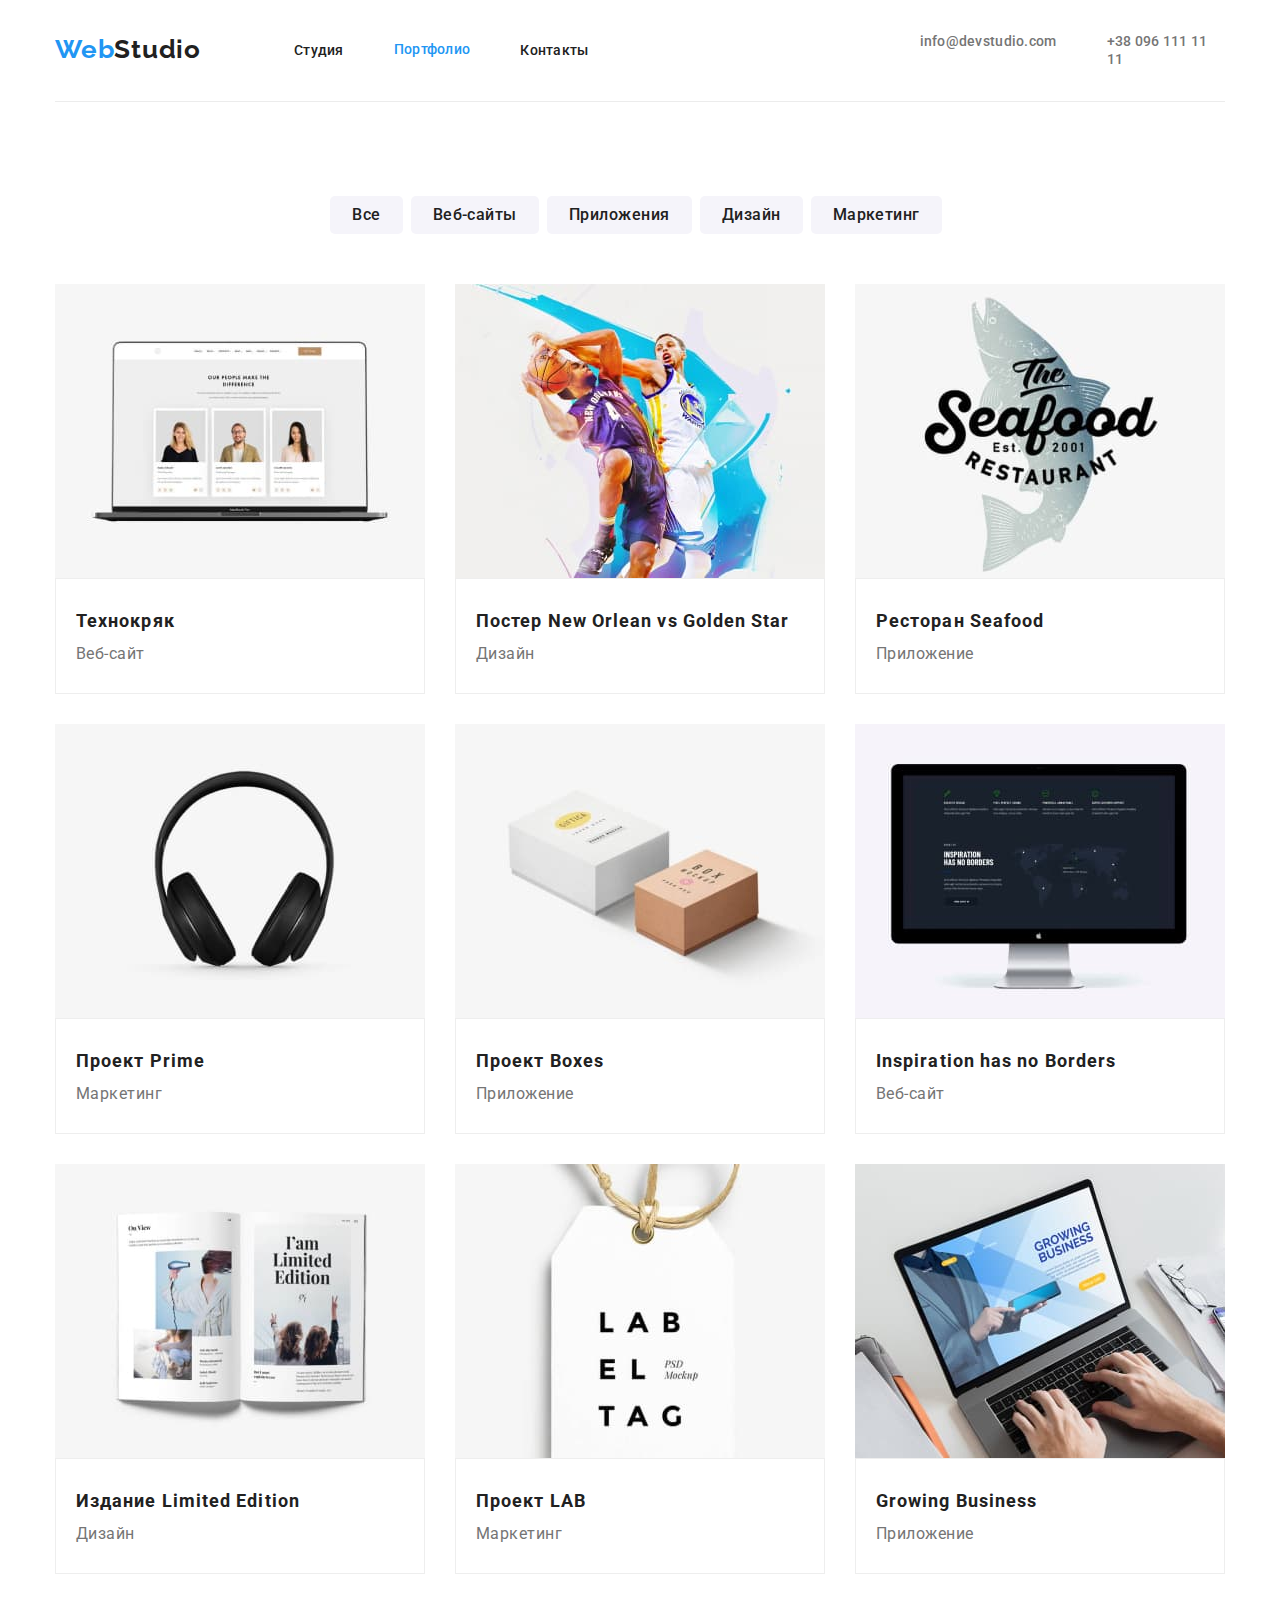
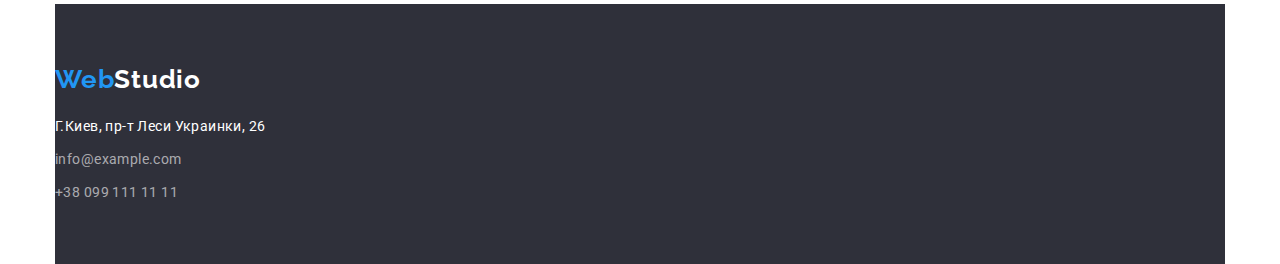
==== portfolio.html @ ea8a1ce3 "hw3 done" ====
<!DOCTYPE html>
<html lang="en">
  <head>
    <meta charset="UTF-8" />
    <meta http-equiv="X-UA-Compatible" content="IE=edge" />
    <meta name="viewport" content="width=device-width, initial-scale=1.0" />
    <title>portfolio</title>
    <link
      rel="stylesheet"
      href="https://cdnjs.cloudflare.com/ajax/libs/modern-normalize/1.0.0/modern-normalize.min.css"
    />
    <link rel="preconnect" href="https://fonts.googleapis.com" />
    <link rel="preconnect" href="https://fonts.gstatic.com" crossorigin />
    <link
      href="https://fonts.googleapis.com/css2?family=Raleway:wght@700&family=Roboto:wght@400;500;700;900&display=swap"
      rel="stylesheet"
    />
    <link rel="stylesheet" href="css/styles.css" />
  </head>
  <body>
    <div class="container">
      <header class="header">
        <div class="header-logo">
          <a class="logo" href=""
            ><span class="logo-web">Web</span
            ><span class="logo-studio">Studio</span></a
          >
        </div>
        <div class="container-navigation">
          <nav class="navigation-header">
            <ul>
              <li class="studio"><a href="index.html">Студия</a></li>
              <li class="portfolio active-link">
                <a href="portfolio.html">Портфолио</a>
              </li>
              <li class="contacts"><a href="#Contacts">Контакты</a></li>
            </ul>
          </nav>
        </div>
        <div class="container-contacts-header">
          <ul class="contacts-header">
            <li>
              <a href="mailto:info@devstudio.com">info@devstudio.com</a>
            </li>
            <li>
              <a href="tel:+380961111111">+38 096 111 11 11</a>
            </li>
          </ul>
        </div>
      </header>
      <main>
        <section class="section" id="buttons">
          <div class="buttons-portfolio-wrapper">
            <h1></h1>
            <ul class="buttons">
              <li>
                <button class="first-button" type="button">Все</button>
              </li>
              <li>
                <button class="second-button" type="button">Веб-сайты</button>
              </li>
              <li>
                <button class="third-button" type="button">Приложения</button>
              </li>
              <li>
                <button class="fourth-button" type="button">Дизайн</button>
              </li>
              <li>
                <button class="fifth-button" type="button">Маркетинг</button>
              </li>
            </ul>
          </div>
          <div class="projects-wrapper">
            <ul>
              <li>
                <div class="portfolio portfolio1">
                  <img src="images/img-7.jpg" alt="Технокряк" width="370" />
                  <div class="portfolio-content">
                    <h2 class="project-name">Технокряк</h2>
                    <p class="project-type">Веб-сайт</p>
                  </div>
                </div>
              </li>
              <li>
                <div class="portfolio portfolio2">
                  <img
                    src="images/img-8.jpg"
                    alt="Постер New Orlean vs Golden Star"
                    width="370"
                  />
                  <div class="portfolio-content">
                    <h2 class="project-name">
                      Постер New Orlean vs Golden Star
                    </h2>
                    <p class="project-type">Дизайн</p>
                  </div>
                </div>
              </li>
              <li>
                <div class="portfolio portfolio3">
                  <img
                    src="images/img-9.jpg"
                    alt="Ресторан Seafood"
                    width="370"
                  />
                  <div class="portfolio-content">
                    <h2 class="project-name">Ресторан Seafood</h2>
                    <p class="project-type">Приложение</p>
                  </div>
                </div>
              </li>
              <li>
                <div class="portfolio portfolio4">
                  <img src="images/img-10.jpg" alt="Проект Prime" width="370" />
                  <div class="portfolio-content">
                    <h2 class="project-name">Проект Prime</h2>
                    <p class="project-type">Маркетинг</p>
                  </div>
                </div>
              </li>
              <li>
                <div class="portfolio portfolio5">
                  <img src="images/img-11.jpg" alt="Проект Boxes" width="370" />
                  <div class="portfolio-content">
                    <h2 class="project-name">Проект Boxes</h2>
                    <p class="project-type">Приложение</p>
                  </div>
                </div>
              </li>
              <li>
                <div class="portfolio portfolio6">
                  <img
                    src="images/img-12.jpg"
                    alt="Inspiration has no Borders"
                    width="370"
                  />
                  <div class="portfolio-content">
                    <h2 class="project-name">Inspiration has no Borders</h2>
                    <p class="project-type">Веб-сайт</p>
                  </div>
                </div>
              </li>
              <li>
                <div class="portfolio portfolio7">
                  <img
                    src="images/img-13.jpg"
                    alt="Издание Limited Edition"
                    width="370"
                  />
                  <div class="portfolio-content">
                    <h2 class="project-name">Издание Limited Edition</h2>
                    <p class="project-type">Дизайн</p>
                  </div>
                </div>
              </li>
              <li>
                <div class="portfolio portfolio8">
                  <img src="images/img-14.jpg" alt="Проект LAB" width="370" />
                  <div class="portfolio-content">
                    <h2 class="project-name">Проект LAB</h2>
                    <p class="project-type">Маркетинг</p>
                  </div>
                </div>
              </li>
              <li>
                <div class="portfolio portfolio9">
                  <img
                    src="images/img-15.jpg"
                    alt="Growing Business"
                    width="370"
                  />
                  <div class="portfolio-content">
                    <h2 class="project-name">Growing Business</h2>
                    <p class="project-type">Приложение</p>
                  </div>
                </div>
              </li>
            </ul>
          </div>
        </section>
      </main>
      <footer>
        <div class="footer-wrapper">
          <a class="logo logo-footer" href=""
            ><span class="logo-web-footer">Web</span
            ><span class="logo-studio-footer">Studio</span></a
          >
          <address id="Contacts">
            <div class="footer-contacts-wrapper">
              <ul class="navigation-footer">
                <li>
                  <a class="location" id="location" href=""
                    >Г.Киев, пр-т Леси Украинки, 26</a
                  >
                </li>
                <li>
                  <a class="contacts-footer" href="mailto:info@example.com"
                    >info@example.com</a
                  >
                </li>
                <li>
                  <a class="contacts-footer" href="tel:+380991111111"
                    >+38 099 111 11 11</a
                  >
                </li>
              </ul>
            </div>
          </address>
        </div>
      </footer>
    </div>
  </body>
</html>
---- css/styles.css ----
* {
  padding: 0;
  margin: 0;
}
:root {
  --brand-color: #2196f3;
  --common-text-color: #757575;
  --primary-black: #212121;
  --background-black: #2f303a;
}
body {
  font-family: "Roboto", "Raleway", sans-serif;
  font-weight: normal;
  color: var(--common-text-color);
}
ul {
  list-style-type: none;
}
a {
  text-decoration: none;
}
.logo-web {
  color: var(--brand-color);
}
.logo-studio {
  color: var(--primary-black);
}
.logo-web-footer {
  color: var(--brand-color);
}
.logo-studio-footer {
  color: white;
}
.navigation-footer li :hover,
.navigation-header li :hover,
.contacts-header li :hover {
  color: var(--brand-color);
}
.logo {
  font-size: 26px;
  font-family: "Raleway", "Roboto", sans-serif;
  font-weight: bold;
  font-weight: bold;
  line-height: 1.2;
  letter-spacing: 0.03em;
}
.about {
  color: var(--primary-black);
  font-family: "Roboto", sans-serif;
  font-weight: bold;
  font-size: 14px;
  line-height: 1.15;
  letter-spacing: 0.03em;
  text-transform: uppercase;
}
.about-text {
  font-weight: normal;
  font-size: 14px;
  line-height: 1.7;
  /* or 171% */
  letter-spacing: 0.03em;
}
.worker {
  font-weight: 500;
  font-size: 16px;
  line-height: 1.18;
  /* identical to box height */
  text-align: center;
  letter-spacing: 0.03em;
  color: var(--primary-black);
}
.worker-position {
  font-weight: normal;
  font-size: 16px;
  line-height: 1.18;
  /* identical to box height */
  text-align: center;
  letter-spacing: 0.03em;
}
.what-are-we-doing,
.our-team {
  color: var(--primary-black);
  font-weight: bold;
  font-size: 36px;
  line-height: 1.16;
  text-align: center;
  letter-spacing: 0.03em;
}
.solutions {
  color: #ffffff;
  font-family: Roboto;
  font-style: normal;
  font-weight: 900;
  font-size: 44px;
  line-height: 1.36;
  /* or 136% */
  text-align: center;
  letter-spacing: 0.06em;
  text-transform: uppercase;
}
.solutions-and-order {
  display: flex;
  background-color: var(--background-black);
  /* height: 600px; */
  padding-bottom: 200px;
  padding-top: 200px;
}
.button-index {
  color: #ffffff;
  background-color: var(--brand-color);
  border: none;
  border-radius: 5px;
  font-weight: bold;
  font-size: 16px;
  line-height: 1.875;
  align-items: center;
  text-align: center;
  letter-spacing: 0.06em;
  width: 200px;
  /* height: 50px; */
  margin-top: 30px;
  padding-top: 10px;
  padding-bottom: 10px;
}
.buttons > li > button {
  border: none;
  border-radius: 5px;
  background: #f5f4fa;
}
.buttons > li > button:hover {
  color: white;
  background-color: var(--brand-color);
}
.buttons > li > button:focus {
  color: white;
  background-color: var(--brand-color);
}
.buttons > li > button {
  color: var(--primary-black);
  font-family: Roboto;
  font-style: normal;
  font-weight: 500;
  font-size: 16px;
  line-height: 1.625;
  /* identical to box height, or 162% */
  text-align: center;
  letter-spacing: 0.03em;
}
.contacts-header a {
  color: var(--common-text-color);
}
a:visited {
  color: inherit;
}
.navigation-header a {
  color: var(--primary-black);
}
.navigation-header .active-link a {
  color: var(--brand-color);
}
.team p {
  text-align: center;
}
.navigation-footer a {
  color: var(--common-text-color);
}
#location {
  color: #ffffff;
}
a:focus {
  color: var(--brand-color);
}
button {
  cursor: pointer;
  font-family: inherit;
}
footer {
  background-color: var(--background-black);
}
.navigation-header li a {
  font-weight: 500;
  font-size: 14px;
  line-height: 1.15;
  letter-spacing: 0.02em;
}
.contacts-header li a {
  font-weight: 500;
  font-size: 14px;
  line-height: 1.15;
  letter-spacing: 0.02em;
}
.navigation-footer {
  font-weight: normal;
  font-size: 14px;
  line-height: 1.7;
  /* or 171% */
  letter-spacing: 0.03em;
  font-style: normal;
}
.navigation-footer li a {
  color: rgba(255, 255, 255, 0.6);
}
#location:hover {
  color: var(--brand-color);
}
.project-name {
  color: var(--primary-black);
  font-weight: bold;
  font-size: 18px;
  line-height: 2;
  /* identical to box height, or 200% */
  letter-spacing: 0.06em;
}
.project-type {
  font-weight: normal;
  font-size: 16px;
  line-height: 1.875;
  /* identical to box height, or 187% */
  letter-spacing: 0.03em;
}
.navigation-header:active {
  color: var(--brand-color);
}
.active-link {
  color: var(--brand-color);
}
.container {
  width: 1200px;
  margin: 0 auto;
  padding-left: 15px;
  padding-right: 15px;
}
.header {
  display: flex;
  align-items: center;
}
.container-navigation ul {
  display: flex;
  margin-left: 93px;
}
.container-navigation li {
  margin-right: 50px;
}
.container-navigation li:last-child {
  margin-right: 331px;
}
.container-contacts-header ul {
  display: flex;
}
.container-contacts-header li {
  margin-right: 50px;
}
.container-contacts-header li:last-child {
  margin-right: 0;
}
.section {
  padding-top: 47px;
  padding-bottom: 47px;
}
.section:first-child {
  padding-top: 0px;
}
.section:last-child {
  padding-bottom: 0px;
}
.solutions-and-order {
  display: flex;
  flex-direction: column;
  justify-content: center;
  align-items: center;
}
.about-wrapper ul {
  display: flex;
  justify-content: space-between;
}
.about-wrapper li {
  width: 270px;
}
.about-wrapper p {
  margin-top: 10px;
}
.about-wrapper ul:last-child {
  margin-right: 0;
}
.what-are-we-doing-wrapper ul {
  display: flex;
  flex-direction: row;
  justify-content: space-between;
}
.what-are-we-doing-wrapper img {
  margin-top: 50px;
}
.our-team-wrapper ul {
  display: flex;
  flex-direction: row;
  margin-top: 50px;
  justify-content: space-between;
  /* height: 648px; */
  /* border: 2px green solid; */
}
.our-team-wrapper {
  width: 100%;
}
.our-team-background {
  background-color: #f5f4fa;
  /* height: 648px; */
  display: flex;
  align-items: center;
  flex-direction: column;
  justify-content: center;
  padding-bottom: 94px;
  padding-top: 94px;
}
.footer-contacts-wrapper li {
  margin-top: 9px;
}
.footer-contacts-wrapper li:first-child {
  margin-top: 20px;
}
.footer-wrapper {
  padding-top: 60px;
  padding-bottom: 60px;
}
.header-logo {
  padding-top: 24px;
  padding-bottom: 25px;
}
.container-navigation {
  padding-top: 32px;
  padding-bottom: 32px;
}
.container-contacts-header {
  padding-top: 32px;
  padding-bottom: 32px;
}
.worker-card {
  display: flex;
  flex-direction: column;
}
.worker-card-content {
  flex-grow: 1;
  background-color: #ffffff;
  border-radius: 0 0 4px 4px;
  padding-bottom: 30px;
  padding-top: 30px;
}
.worker-position {
  margin-top: 10px;
}
.header {
  border-bottom: 1px solid #ececec;
}
.buttons-portfolio-wrapper ul {
  display: flex;
  justify-content: center;
}
.buttons-portfolio-wrapper li {
  margin-right: 8px;
  margin-bottom: 50px;
}

.projects-wrapper ul {
  display: flex;
  flex-direction: row;
  flex-wrap: wrap;
  justify-content: space-between;
}
.portfolio {
  display: flex;
  flex-direction: column;
}
.portfolio-content {
  flex-grow: 1;
  background-color: #ffffff;
  border: 1px solid #eeeeee;
  margin-bottom: 30px;
  padding: 24px 20px;
}
.buttons button {
  padding: 6px 22px;
}
#buttons {
  padding-top: 94px;
}
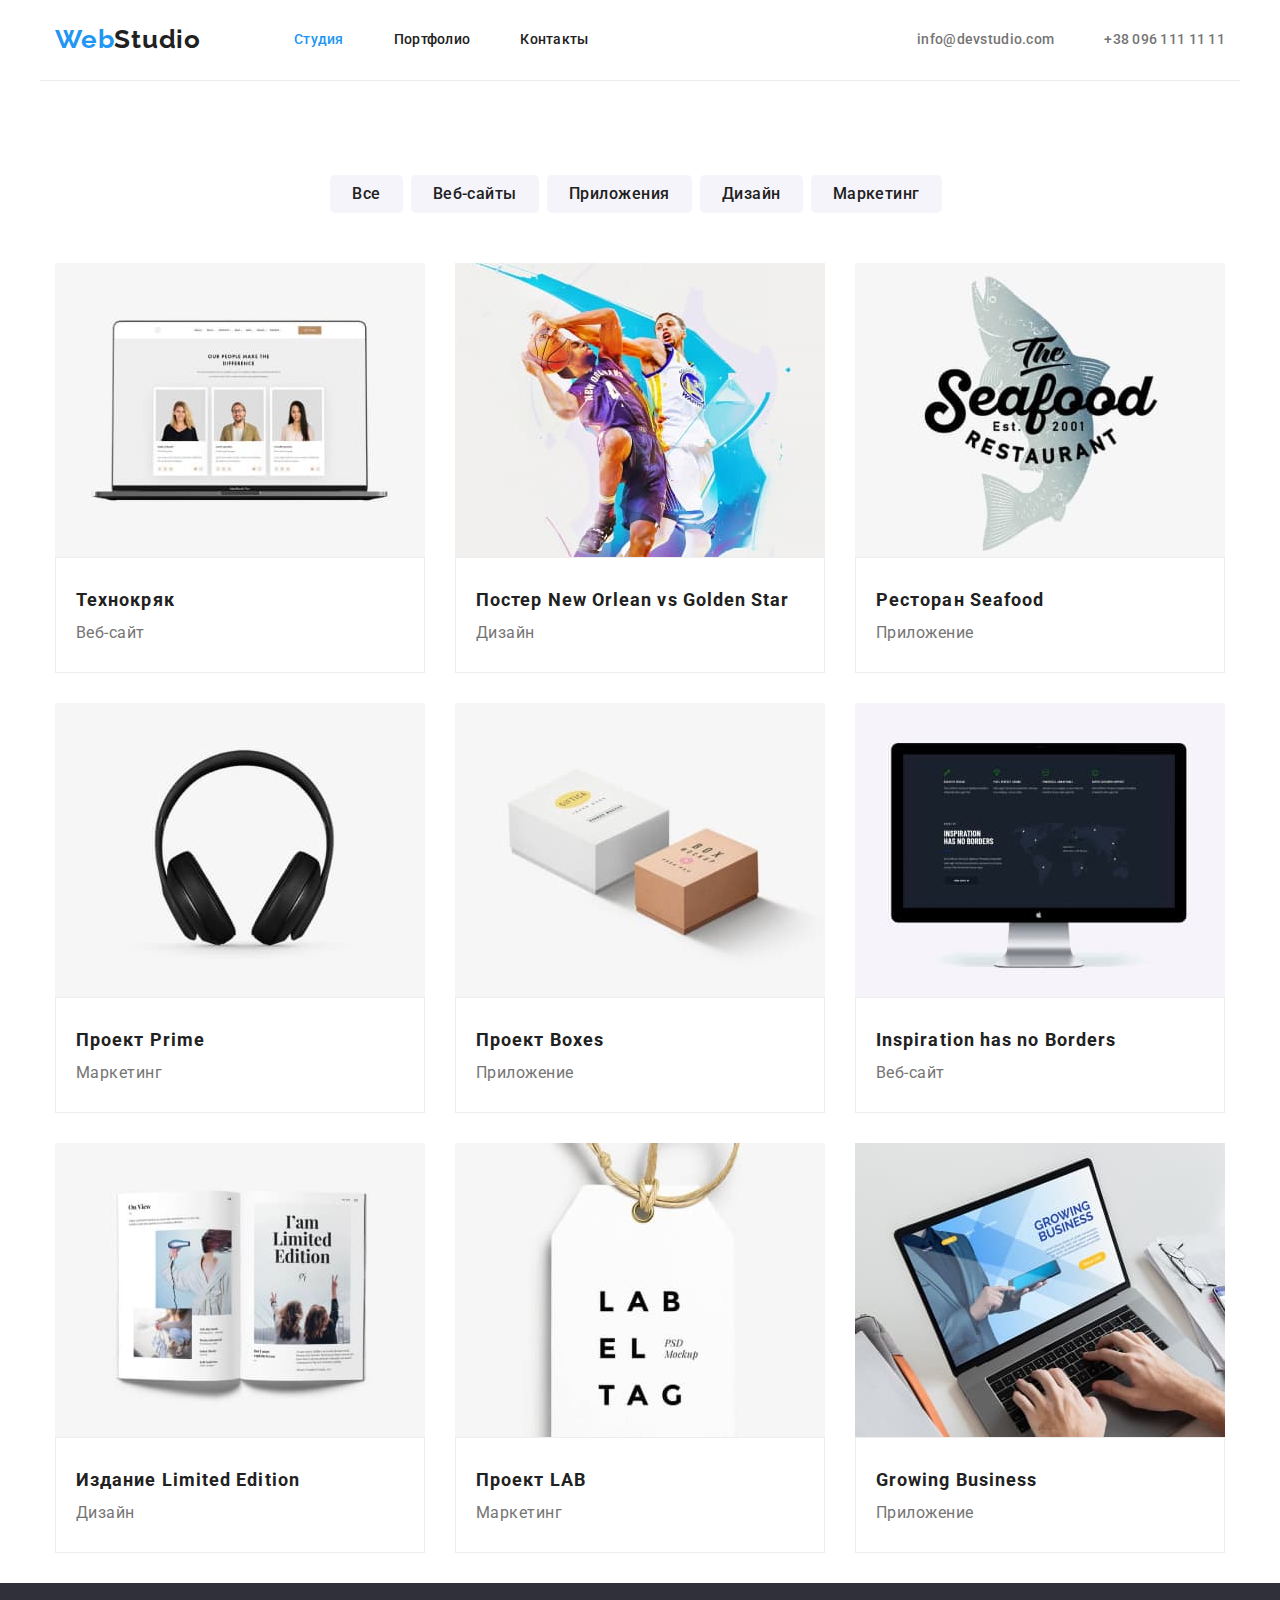
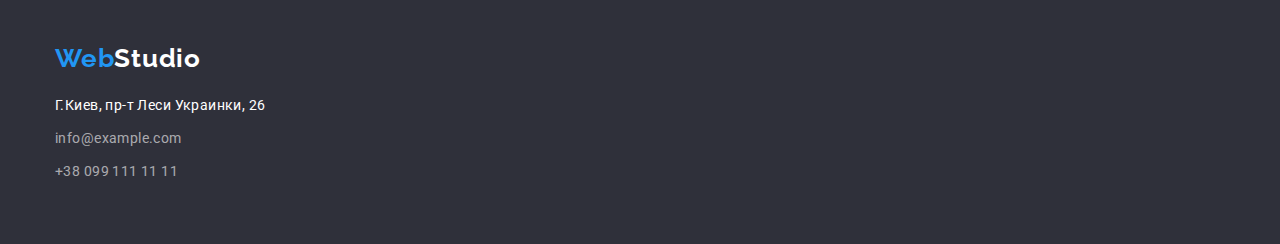
==== commit 46b2b2d1: "fixed container" ====
--- a/portfolio.html
+++ b/portfolio.html
@@ -18,38 +18,34 @@
     <link rel="stylesheet" href="css/styles.css" />
   </head>
   <body>
-    <div class="container">
-      <header class="header">
-        <div class="header-logo">
-          <a class="logo" href=""
-            ><span class="logo-web">Web</span
-            ><span class="logo-studio">Studio</span></a
-          >
-        </div>
-        <div class="container-navigation">
-          <nav class="navigation-header">
-            <ul>
-              <li class="studio"><a href="index.html">Студия</a></li>
-              <li class="portfolio active-link">
-                <a href="portfolio.html">Портфолио</a>
-              </li>
-              <li class="contacts"><a href="#Contacts">Контакты</a></li>
-            </ul>
-          </nav>
-        </div>
-        <div class="container-contacts-header">
-          <ul class="contacts-header">
-            <li>
-              <a href="mailto:info@devstudio.com">info@devstudio.com</a>
+    <header>
+      <div class="container container-header header">
+        <a class="logo" href=""
+          ><span class="logo-web">Web</span
+          ><span class="logo-studio">Studio</span></a
+        >
+        <nav class="navigation-header">
+          <ul>
+            <li class="studio active-link">
+              <a href="index.html">Студия</a>
             </li>
-            <li>
-              <a href="tel:+380961111111">+38 096 111 11 11</a>
-            </li>
+            <li class="portfolio"><a href="portfolio.html">Портфолио</a></li>
+            <li class="contacts"><a href="#Contacts">Контакты</a></li>
           </ul>
-        </div>
-      </header>
+        </nav>
+        <ul class="contacts-header">
+          <li>
+            <a href="mailto:info@devstudio.com">info@devstudio.com</a>
+          </li>
+          <li>
+            <a href="tel:+380961111111">+38 096 111 11 11</a>
+          </li>
+        </ul>
+      </div>
+    </header>
       <main>
         <section class="section" id="buttons">
+          <div class="container">
           <div class="buttons-portfolio-wrapper">
             <h1></h1>
             <ul class="buttons">
@@ -72,17 +68,14 @@
           </div>
           <div class="projects-wrapper">
             <ul>
-              <li>
-                <div class="portfolio portfolio1">
-                  <img src="images/img-7.jpg" alt="Технокряк" width="370" />
+              <li class="portfolio portfolio1">
+                  <img src="images/img-7.jpg" alt="Технокряк" width="370"/>
                   <div class="portfolio-content">
                     <h2 class="project-name">Технокряк</h2>
                     <p class="project-type">Веб-сайт</p>
                   </div>
-                </div>
               </li>
-              <li>
-                <div class="portfolio portfolio2">
+              <li class="portfolio portfolio2">
                   <img
                     src="images/img-8.jpg"
                     alt="Постер New Orlean vs Golden Star"
@@ -93,11 +86,9 @@
                       Постер New Orlean vs Golden Star
                     </h2>
                     <p class="project-type">Дизайн</p>
-                  </div>
                 </div>
               </li>
-              <li>
-                <div class="portfolio portfolio3">
+              <li class="portfolio portfolio3">
                   <img
                     src="images/img-9.jpg"
                     alt="Ресторан Seafood"
@@ -107,28 +98,22 @@
                     <h2 class="project-name">Ресторан Seafood</h2>
                     <p class="project-type">Приложение</p>
                   </div>
-                </div>
               </li>
-              <li>
-                <div class="portfolio portfolio4">
+              <li class="portfolio portfolio4">
                   <img src="images/img-10.jpg" alt="Проект Prime" width="370" />
                   <div class="portfolio-content">
                     <h2 class="project-name">Проект Prime</h2>
                     <p class="project-type">Маркетинг</p>
                   </div>
-                </div>
               </li>
-              <li>
-                <div class="portfolio portfolio5">
+              <li class="portfolio portfolio5">
                   <img src="images/img-11.jpg" alt="Проект Boxes" width="370" />
                   <div class="portfolio-content">
                     <h2 class="project-name">Проект Boxes</h2>
                     <p class="project-type">Приложение</p>
                   </div>
-                </div>
               </li>
-              <li>
-                <div class="portfolio portfolio6">
+              <li class="portfolio portfolio6">
                   <img
                     src="images/img-12.jpg"
                     alt="Inspiration has no Borders"
@@ -138,10 +123,8 @@
                     <h2 class="project-name">Inspiration has no Borders</h2>
                     <p class="project-type">Веб-сайт</p>
                   </div>
-                </div>
               </li>
-              <li>
-                <div class="portfolio portfolio7">
+              <li class="portfolio portfolio7">
                   <img
                     src="images/img-13.jpg"
                     alt="Издание Limited Edition"
@@ -151,19 +134,15 @@
                     <h2 class="project-name">Издание Limited Edition</h2>
                     <p class="project-type">Дизайн</p>
                   </div>
-                </div>
               </li>
-              <li>
-                <div class="portfolio portfolio8">
+              <li class="portfolio portfolio8">
                   <img src="images/img-14.jpg" alt="Проект LAB" width="370" />
                   <div class="portfolio-content">
                     <h2 class="project-name">Проект LAB</h2>
                     <p class="project-type">Маркетинг</p>
                   </div>
-                </div>
               </li>
-              <li>
-                <div class="portfolio portfolio9">
+              <li class="portfolio portfolio9">
                   <img
                     src="images/img-15.jpg"
                     alt="Growing Business"
@@ -173,13 +152,14 @@
                     <h2 class="project-name">Growing Business</h2>
                     <p class="project-type">Приложение</p>
                   </div>
-                </div>
               </li>
             </ul>
+          </div>
           </div>
         </section>
       </main>
       <footer>
+        <div class="container">
         <div class="footer-wrapper">
           <a class="logo logo-footer" href=""
             ><span class="logo-web-footer">Web</span
@@ -207,6 +187,7 @@
             </div>
           </address>
         </div>
+        </div>
       </footer>
     </div>
   </body>
--- a/css/styles.css
+++ b/css/styles.css
@@ -230,10 +230,6 @@
   padding-left: 15px;
   padding-right: 15px;
 }
-.header {
-  display: flex;
-  align-items: center;
-}
 .container-navigation ul {
   display: flex;
   margin-left: 93px;
@@ -254,8 +250,8 @@
   margin-right: 0;
 }
 .section {
-  padding-top: 47px;
-  padding-bottom: 47px;
+  padding-top: 94px;
+  padding-bottom: 94px;
 }
 .section:first-child {
   padding-top: 0px;
@@ -365,10 +361,6 @@
   flex-wrap: wrap;
   justify-content: space-between;
 }
-.portfolio {
-  display: flex;
-  flex-direction: column;
-}
 .portfolio-content {
   flex-grow: 1;
   background-color: #ffffff;
@@ -382,3 +374,36 @@
 #buttons {
   padding-top: 94px;
 }
+.navigation-header ul {
+  display: flex;
+}
+.contacts-header {
+  display: flex;
+   margin-left: auto;
+}
+.container-header{
+  display: flex;
+  align-items: center;
+  padding-top: 24px;
+  padding-bottom: 25px;
+}
+.contacts-header >li {
+  margin-right: 50px;
+}
+.contacts-header >li:last-child{
+  margin-right: 0px;
+  
+}
+.navigation-header li {
+margin-right: 50px;
+}
+.navigation-header li:last-child{
+  margin-right: 0;
+}
+
+.logo{
+  margin-right: 93px;
+}
+.portfolio img{
+  display: block;
+}
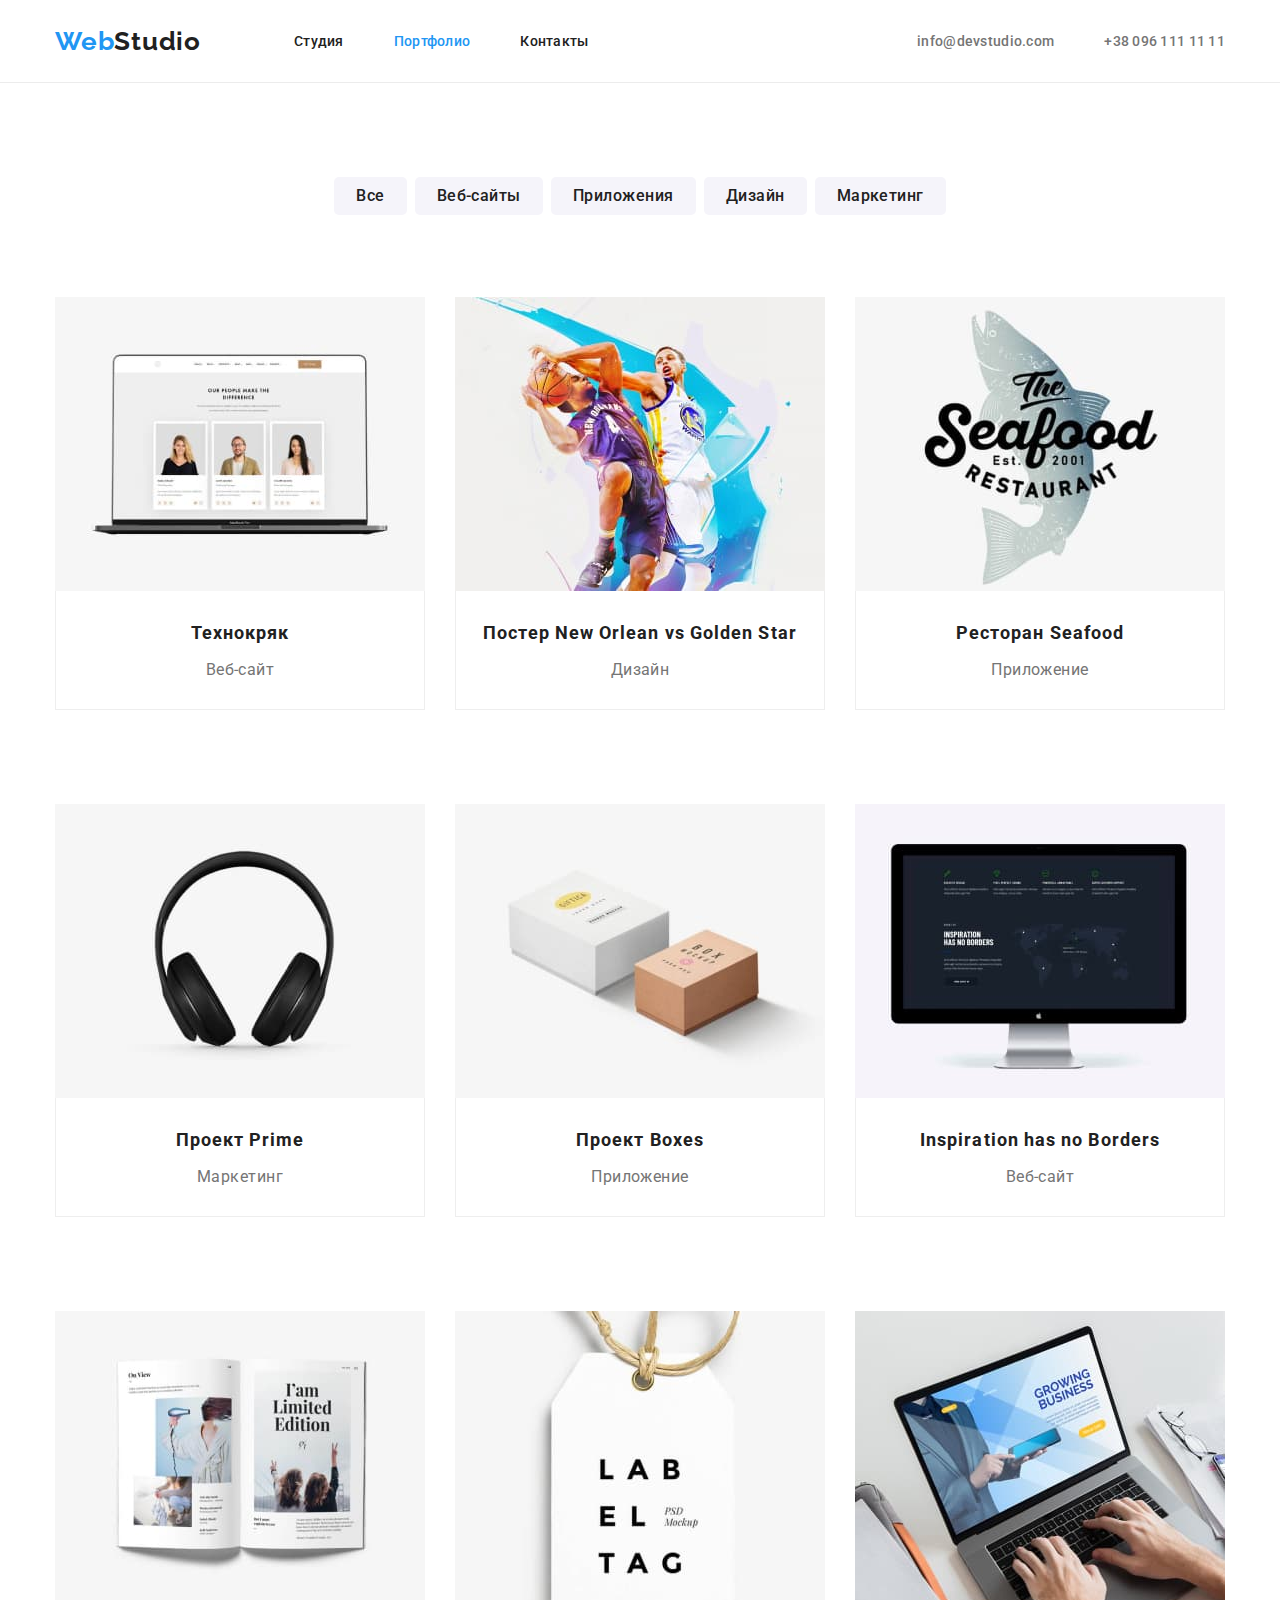
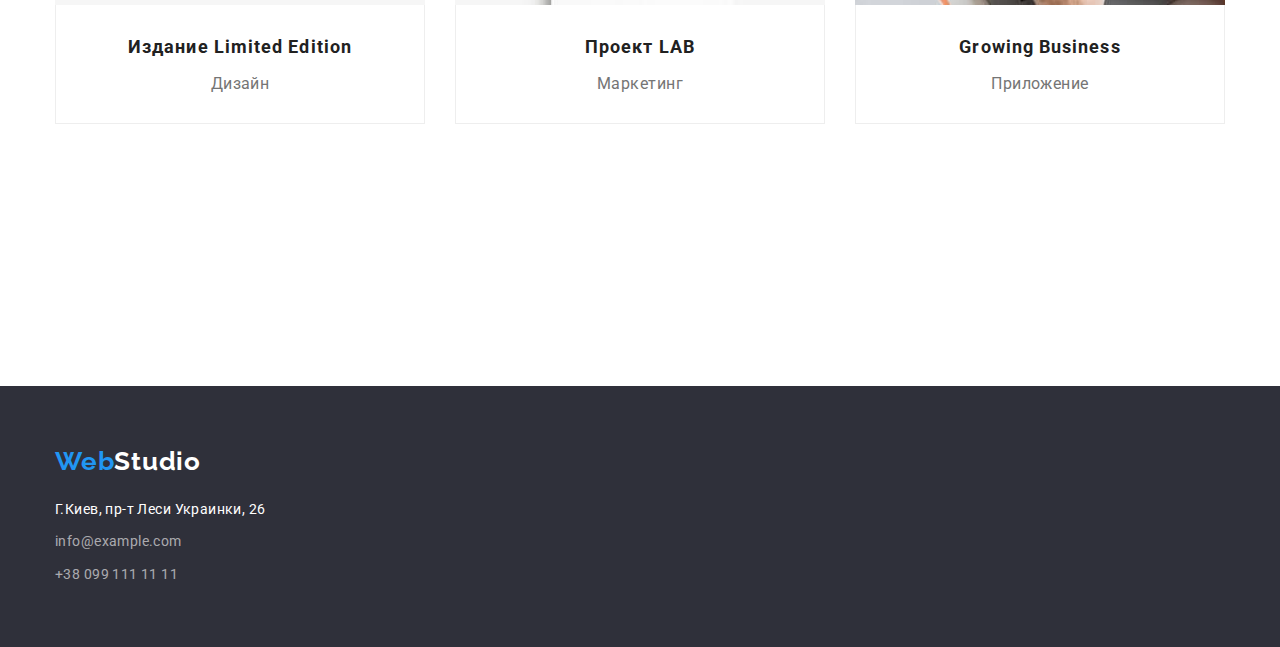
==== commit 187ae1a0: "some fixes" ====
--- a/portfolio.html
+++ b/portfolio.html
@@ -26,10 +26,10 @@
         >
         <nav class="navigation-header">
           <ul>
-            <li class="studio active-link">
+            <li class="studio">
               <a href="index.html">Студия</a>
             </li>
-            <li class="portfolio"><a href="portfolio.html">Портфолио</a></li>
+            <li class="portfolio active-link"><a href="portfolio.html">Портфолио</a></li>
             <li class="contacts"><a href="#Contacts">Контакты</a></li>
           </ul>
         </nav>
@@ -46,9 +46,8 @@
       <main>
         <section class="section" id="buttons">
           <div class="container">
-          <div class="buttons-portfolio-wrapper">
-            <h1></h1>
-            <ul class="buttons">
+            <h1 class="portfolio-headline"></h1>
+            <ul class="buttons buttons-portfolio-wrapper">
               <li>
                 <button class="first-button" type="button">Все</button>
               </li>
@@ -65,9 +64,7 @@
                 <button class="fifth-button" type="button">Маркетинг</button>
               </li>
             </ul>
-          </div>
-          <div class="projects-wrapper">
-            <ul>
+            <ul class="projects-wrapper">
               <li class="portfolio portfolio1">
                   <img src="images/img-7.jpg" alt="Технокряк" width="370"/>
                   <div class="portfolio-content">
@@ -155,12 +152,10 @@
               </li>
             </ul>
           </div>
-          </div>
         </section>
       </main>
       <footer>
         <div class="container">
-        <div class="footer-wrapper">
           <a class="logo logo-footer" href=""
             ><span class="logo-web-footer">Web</span
             ><span class="logo-studio-footer">Studio</span></a
@@ -187,7 +182,6 @@
             </div>
           </address>
         </div>
-        </div>
       </footer>
     </div>
   </body>
--- a/css/styles.css
+++ b/css/styles.css
@@ -19,6 +19,9 @@
 a {
   text-decoration: none;
 }
+img{
+  display: block;
+}
 .logo-web {
   color: var(--brand-color);
 }
@@ -38,7 +41,7 @@
 }
 .logo {
   font-size: 26px;
-  font-family: "Raleway", "Roboto", sans-serif;
+  font-family: "Raleway", sans-serif;
   font-weight: bold;
   font-weight: bold;
   line-height: 1.2;
@@ -46,7 +49,6 @@
 }
 .about {
   color: var(--primary-black);
-  font-family: "Roboto", sans-serif;
   font-weight: bold;
   font-size: 14px;
   line-height: 1.15;
@@ -88,7 +90,6 @@
 }
 .solutions {
   color: #ffffff;
-  font-family: Roboto;
   font-style: normal;
   font-weight: 900;
   font-size: 44px;
@@ -97,12 +98,6 @@
   text-align: center;
   letter-spacing: 0.06em;
   text-transform: uppercase;
-}
-.solutions-and-order {
-  display: flex;
-  background-color: var(--background-black);
-  /* height: 600px; */
-  padding-bottom: 200px;
   padding-top: 200px;
 }
 .button-index {
@@ -137,12 +132,10 @@
 }
 .buttons > li > button {
   color: var(--primary-black);
-  font-family: Roboto;
   font-style: normal;
   font-weight: 500;
   font-size: 16px;
   line-height: 1.625;
-  /* identical to box height, or 162% */
   text-align: center;
   letter-spacing: 0.03em;
 }
@@ -250,72 +243,70 @@
   margin-right: 0;
 }
 .section {
-  padding-top: 94px;
-  padding-bottom: 94px;
+  padding-top: 200px;
+  padding-bottom: 200px;
+text-align: center;
+}
+#hero{
+  background-color: var(--background-black);
 }
 .section:first-child {
   padding-top: 0px;
 }
-.section:last-child {
-  padding-bottom: 0px;
-}
-.solutions-and-order {
-  display: flex;
-  flex-direction: column;
-  justify-content: center;
-  align-items: center;
-}
-.about-wrapper ul {
-  display: flex;
-  justify-content: space-between;
+#workers{
+  background-color: #f5f4fa;
+}
+.about-wrapper {
+  display: flex;
+}
+h1{
+  max-width: max-content;
+  text-align: center;
 }
 .about-wrapper li {
   width: 270px;
+  margin-right: 30px;
+}
+.about-wrapper li:last-child{
+  margin-right: 0px;
 }
 .about-wrapper p {
   margin-top: 10px;
 }
-.about-wrapper ul:last-child {
-  margin-right: 0;
-}
-.what-are-we-doing-wrapper ul {
-  display: flex;
-  flex-direction: row;
-  justify-content: space-between;
-}
-.what-are-we-doing-wrapper img {
-  margin-top: 50px;
-}
-.our-team-wrapper ul {
+.what-are-we-doing-wrapper{
   display: flex;
   flex-direction: row;
   margin-top: 50px;
-  justify-content: space-between;
-  /* height: 648px; */
-  /* border: 2px green solid; */
-}
-.our-team-wrapper {
-  width: 100%;
-}
-.our-team-background {
-  background-color: #f5f4fa;
-  /* height: 648px; */
-  display: flex;
-  align-items: center;
-  flex-direction: column;
-  justify-content: center;
-  padding-bottom: 94px;
-  padding-top: 94px;
+}
+.what-are-we-doing-wrapper li{
+  margin-right: 30px;
+}
+.what-are-we-doing-wrapper li:last-child{
+  margin-right: 0px;
+}
+.our-team-wrapper{
+  display: flex;
+  flex-direction: row;
+  margin-top: 50px;
+}
+.our-team-wrapper li{
+  margin-right: 30px;
+}
+.our-team-wrapper li:last-child{
+margin-right: 0px;
 }
 .footer-contacts-wrapper li {
   margin-top: 9px;
 }
-.footer-contacts-wrapper li:first-child {
+/* .footer-contacts-wrapper li:first-child {
   margin-top: 20px;
-}
-.footer-wrapper {
+} */
+address{
+  margin-top: 20px;
+}
+footer{
   padding-top: 60px;
-  padding-bottom: 60px;
+  padding-bottom: 60px; 
 }
 .header-logo {
   padding-top: 24px;
@@ -343,30 +334,44 @@
 .worker-position {
   margin-top: 10px;
 }
-.header {
+header {
   border-bottom: 1px solid #ececec;
 }
-.buttons-portfolio-wrapper ul {
+.buttons-portfolio-wrapper{
   display: flex;
   justify-content: center;
+  margin-bottom: 50px;
 }
 .buttons-portfolio-wrapper li {
   margin-right: 8px;
-  margin-bottom: 50px;
-}
-
-.projects-wrapper ul {
+}
+.buttons-portfolio-wrapper li:last-child {
+  margin-right: 0px;
+}
+.projects-wrapper{
   display: flex;
   flex-direction: row;
   flex-wrap: wrap;
   justify-content: space-between;
+}
+/* .projects-wrapper li{
+  margin-right: 30px;
+} */
+.projects-wrapper li{
+  margin-bottom: 30px;
+}
+.portfolio-headline{
+  visibility: hidden;
 }
 .portfolio-content {
   flex-grow: 1;
   background-color: #ffffff;
   border: 1px solid #eeeeee;
-  margin-bottom: 30px;
   padding: 24px 20px;
+  border-top: 0;
+}
+.project-name{
+  margin-bottom: 4px;
 }
 .buttons button {
   padding: 6px 22px;
@@ -384,8 +389,6 @@
 .container-header{
   display: flex;
   align-items: center;
-  padding-top: 24px;
-  padding-bottom: 25px;
 }
 .contacts-header >li {
   margin-right: 50px;
@@ -407,3 +410,11 @@
 .portfolio img{
   display: block;
 }
+.studio,
+.portfolio,
+.contacts
+  {
+  display: block;
+  padding-top: 32px;
+  padding-bottom: 32px;
+}
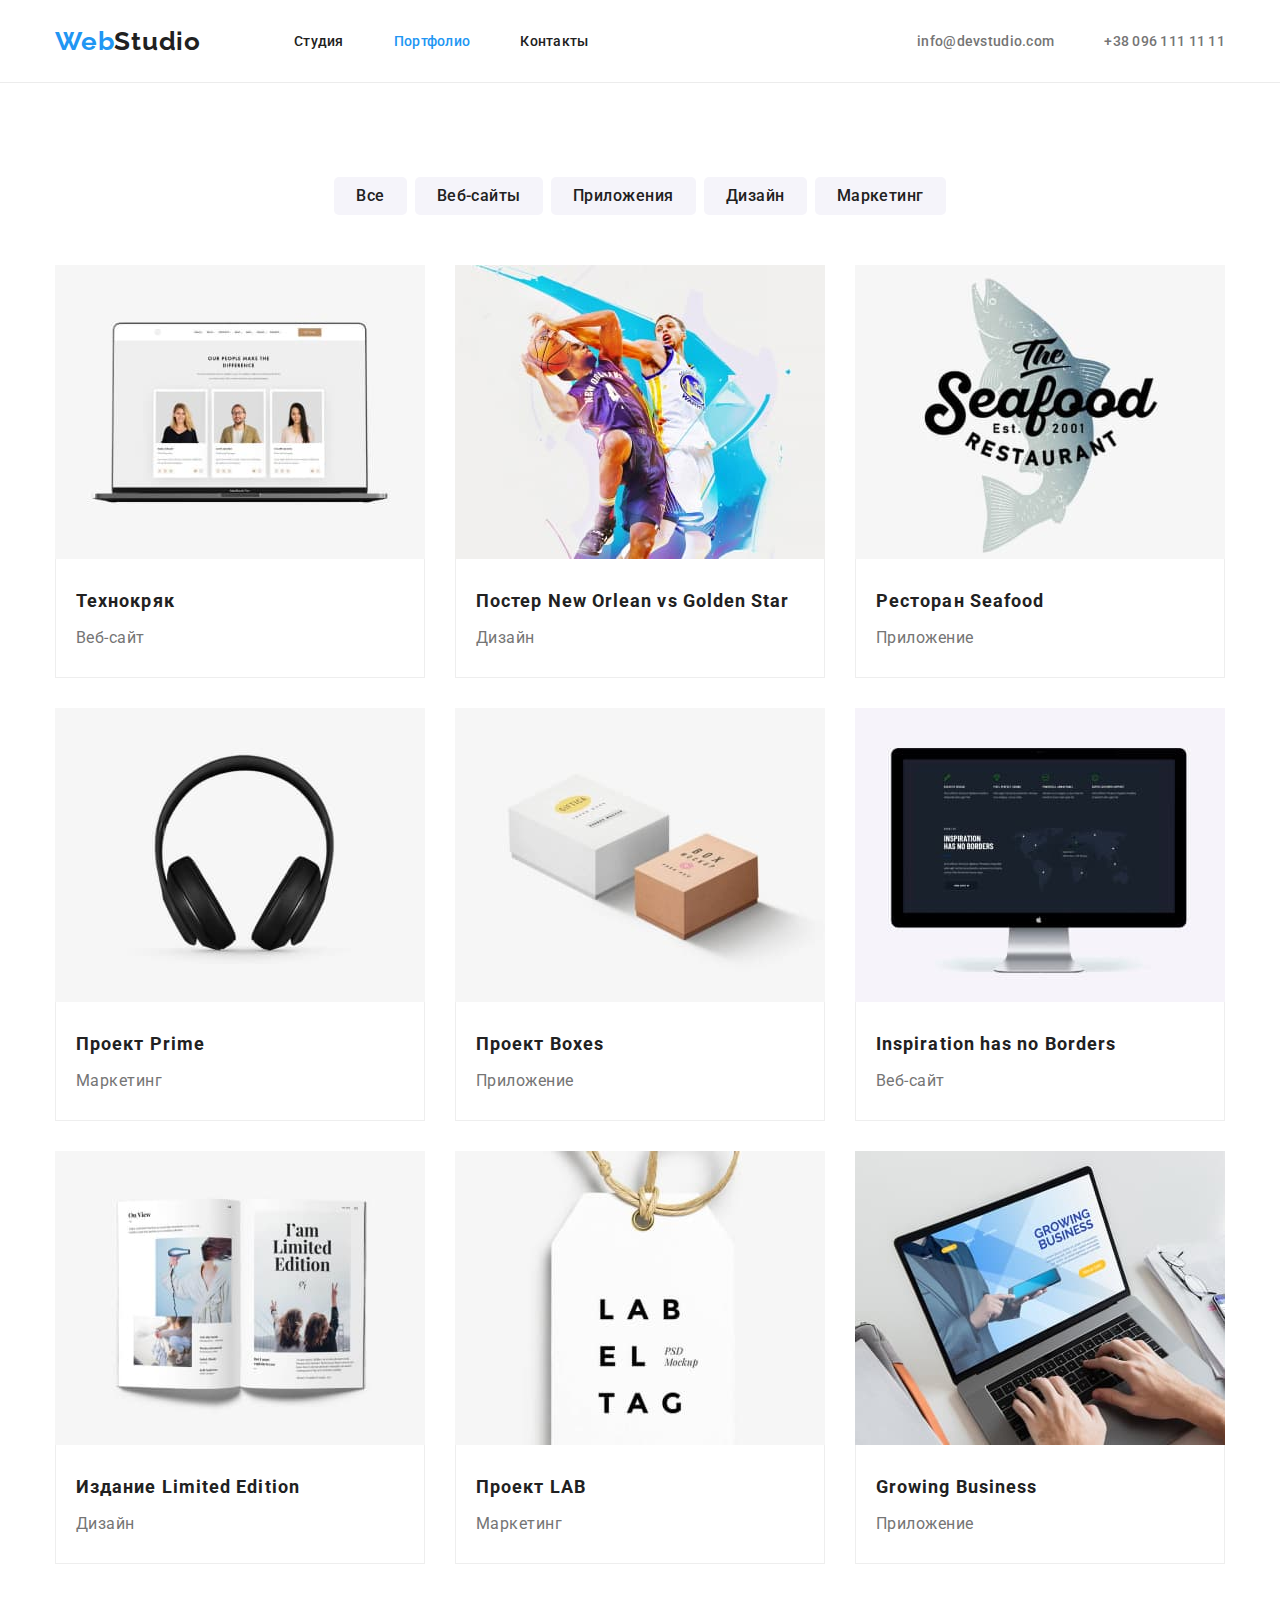
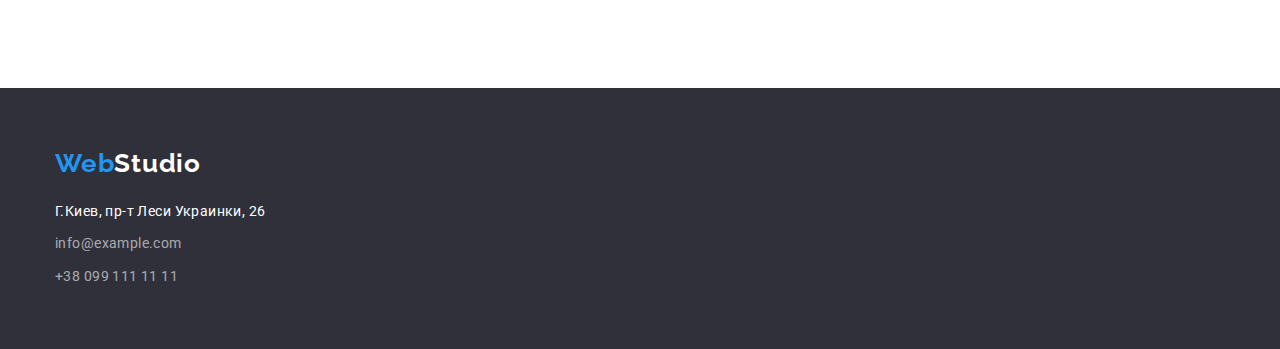
==== commit 107391b4: "ul and align fixes" ====
--- a/portfolio.html
+++ b/portfolio.html
@@ -24,7 +24,7 @@
           ><span class="logo-web">Web</span
           ><span class="logo-studio">Studio</span></a
         >
-        <nav class="navigation-header">
+        <nav class="navigation-header studio-ul">
           <ul>
             <li class="studio">
               <a href="index.html">Студия</a>
@@ -152,6 +152,7 @@
               </li>
             </ul>
           </div>
+          </div>
         </section>
       </main>
       <footer>
@@ -182,6 +183,7 @@
             </div>
           </address>
         </div>
+        </div>
       </footer>
     </div>
   </body>
--- a/css/styles.css
+++ b/css/styles.css
@@ -94,11 +94,11 @@
   font-weight: 900;
   font-size: 44px;
   line-height: 1.36;
-  /* or 136% */
   text-align: center;
   letter-spacing: 0.06em;
   text-transform: uppercase;
-  padding-top: 200px;
+  max-width: 700px;
+  margin: 0 auto;
 }
 .button-index {
   color: #ffffff;
@@ -243,15 +243,21 @@
   margin-right: 0;
 }
 .section {
+  padding-top: 94px;
+  padding-bottom: 94px;
+/* text-align: center; */
+}
+.section-hero{
+  background-color: var(--background-black);
+  text-align: center;
+  padding-bottom: 200px;
   padding-top: 200px;
-  padding-bottom: 200px;
-text-align: center;
-}
-#hero{
-  background-color: var(--background-black);
 }
 .section:first-child {
   padding-top: 0px;
+}
+.section-what-are-we-doing{
+  padding-bottom: 94px;
 }
 #workers{
   background-color: #f5f4fa;
@@ -298,9 +304,9 @@
 .footer-contacts-wrapper li {
   margin-top: 9px;
 }
-/* .footer-contacts-wrapper li:first-child {
-  margin-top: 20px;
-} */
+.footer-contacts-wrapper li:first-child {
+  margin-top: 0px;
+}
 address{
   margin-top: 20px;
 }
@@ -352,7 +358,13 @@
   display: flex;
   flex-direction: row;
   flex-wrap: wrap;
-  justify-content: space-between;
+  /* justify-content: space-between; */
+}
+.projects-wrapper li{
+  margin-right: 30px;
+}
+.projects-wrapper li:nth-child(3n){
+margin-right: 0px;
 }
 /* .projects-wrapper li{
   margin-right: 30px;
@@ -414,7 +426,11 @@
 .portfolio,
 .contacts
   {
-  display: block;
+  /* display: block;
+  padding-top: 32px;
+  padding-bottom: 32px; */
+}
+.studio-ul{
   padding-top: 32px;
   padding-bottom: 32px;
-}
+}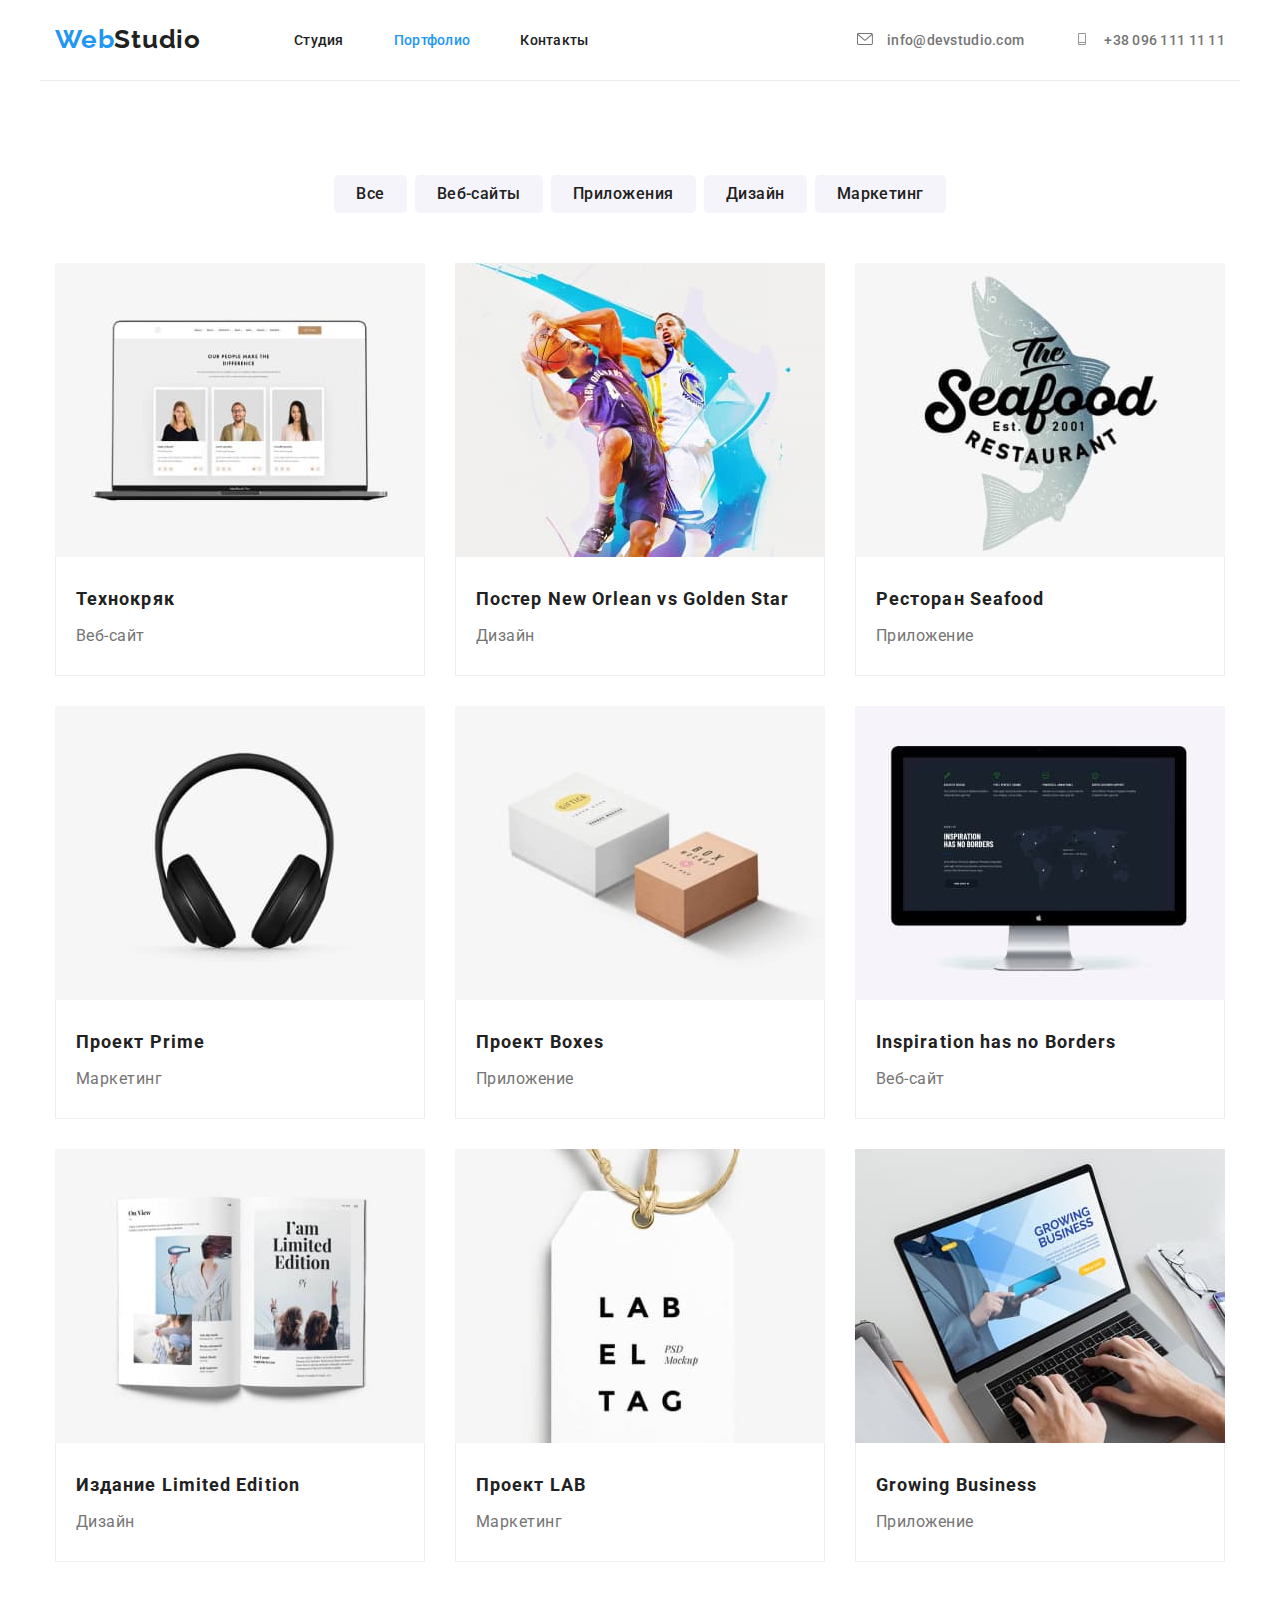
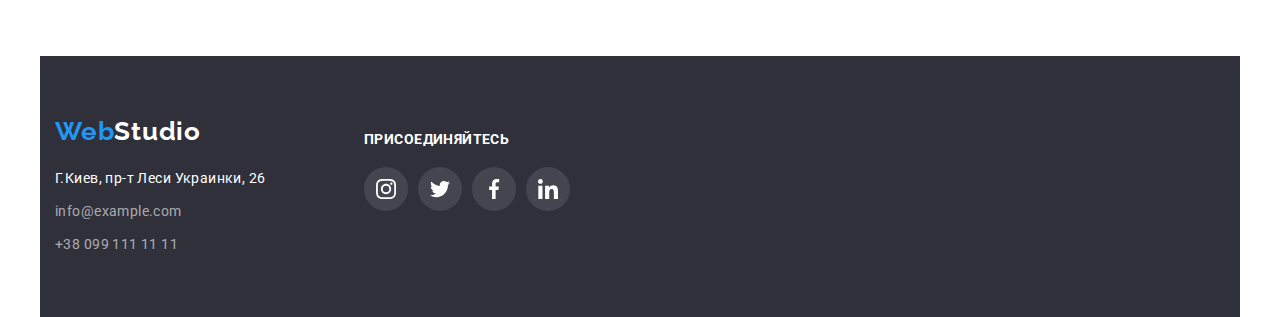
==== commit 37dffbea: "hw4 first try" ====
--- a/portfolio.html
+++ b/portfolio.html
@@ -24,21 +24,31 @@
           ><span class="logo-web">Web</span
           ><span class="logo-studio">Studio</span></a
         >
-        <nav class="navigation-header studio-ul">
-          <ul>
+        <nav class="navigation-header">
+          <ul class="studio-ul">
             <li class="studio">
               <a href="index.html">Студия</a>
             </li>
-            <li class="portfolio active-link"><a href="portfolio.html">Портфолио</a></li>
+            <li class="portfolio-index active-link"><a href="portfolio.html">Портфолио</a></li>
             <li class="contacts"><a href="#Contacts">Контакты</a></li>
           </ul>
         </nav>
         <ul class="contacts-header">
           <li>
+            <div class="header-icons mail" >
+            <svg class="mail-icon" width="16px" height="12px">
+              <use href="./images/icons.svg#icon-mail" ></use>
+  </svg>
             <a href="mailto:info@devstudio.com">info@devstudio.com</a>
+          </div>
           </li>
           <li>
+            <div class="header-icons phone">
+            <svg class="phone-icon" width="16px" height="12px" >
+              <use href="./images/icons.svg#icon-phone"></use>
+  </svg>
             <a href="tel:+380961111111">+38 096 111 11 11</a>
+          </div>
           </li>
         </ul>
       </div>
@@ -156,14 +166,14 @@
         </section>
       </main>
       <footer>
-        <div class="container">
+        <div class="container container-footer">
+         <div>
           <a class="logo logo-footer" href=""
             ><span class="logo-web-footer">Web</span
             ><span class="logo-studio-footer">Studio</span></a
           >
           <address id="Contacts">
-            <div class="footer-contacts-wrapper">
-              <ul class="navigation-footer">
+              <ul class="footer-contacts-wrapper navigation-footer">
                 <li>
                   <a class="location" id="location" href=""
                     >Г.Киев, пр-т Леси Украинки, 26</a
@@ -180,8 +190,41 @@
                   >
                 </li>
               </ul>
-            </div>
           </address>
+        </div>
+          <div class="footer-icons" >
+            <h3 class="footer-title">присоединяйтесь</h3>
+            <ul class="footer-icons-container">
+              <li>
+                <a class="footer-svg-container" href="">
+              <svg width="20" height="20">
+                <use href="./images/icons.svg#icon-instagram"></use>
+              </svg>
+            </a>
+            </li>
+            <li>
+              <a class="footer-svg-container" href="">
+              <svg width="20" height="20">
+                <use href="./images/icons.svg#icon-twitter"></use>
+              </svg>
+              </a>
+            </li>
+            <li>
+              <a class="footer-svg-container" href="">
+              <svg width="20" height="20">
+                <use href="./images/icons.svg#icon-facebook"></use>
+              </svg>
+              </a>
+            </li>
+            <li>
+              <a class="footer-svg-container" href="">
+              <svg width="20" height="20">
+                <use href="./images/icons.svg#icon-linkedin"></use>
+              </svg>
+              </a>
+            </li>
+            </ul>
+          </div>
         </div>
         </div>
       </footer>
--- a/css/styles.css
+++ b/css/styles.css
@@ -7,6 +7,7 @@
   --common-text-color: #757575;
   --primary-black: #212121;
   --background-black: #2f303a;
+  --backgroud-grey: #F5F4FA;
 }
 body {
   font-family: "Roboto", "Raleway", sans-serif;
@@ -125,6 +126,8 @@
 .buttons > li > button:hover {
   color: white;
   background-color: var(--brand-color);
+  box-shadow: 0px 3px 1px rgba(0, 0, 0, 0.1), 0px 1px 2px rgba(0, 0, 0, 0.08), 0px 2px 2px rgba(0, 0, 0, 0.12);
+  transform: scale(1.1);
 }
 .buttons > li > button:focus {
   color: white;
@@ -252,6 +255,16 @@
   text-align: center;
   padding-bottom: 200px;
   padding-top: 200px;
+  background-image: linear-gradient(0deg, rgba(47, 48, 58, 0.4), rgba(47, 48, 58, 0.4)),url(../images/bg.jpg);
+  background-repeat:no-repeat;
+  background-position: right calc(50%) top calc(50%);
+  margin: 0 auto;
+}
+main,
+header,
+footer{
+  width: 1200px;
+  margin: 0 auto;
 }
 .section:first-child {
   padding-top: 0px;
@@ -329,6 +342,7 @@
 .worker-card {
   display: flex;
   flex-direction: column;
+  box-shadow: 0px 1px 3px rgba(0, 0, 0, 0.12), 0px 1px 1px rgba(0, 0, 0, 0.14), 0px 2px 1px rgba(0, 0, 0, 0.2);
 }
 .worker-card-content {
   flex-grow: 1;
@@ -363,6 +377,10 @@
 .projects-wrapper li{
   margin-right: 30px;
 }
+.projects-wrapper li:nth-last-child(-n+3){
+  margin-bottom: 0px;
+}
+
 .projects-wrapper li:nth-child(3n){
 margin-right: 0px;
 }
@@ -382,6 +400,10 @@
   padding: 24px 20px;
   border-top: 0;
 }
+.portfolio:hover{
+  box-shadow: 0px 1px 1px rgba(0, 0, 0, 0.12), 0px 4px 4px rgba(0, 0, 0, 0.06), 1px 4px 6px rgba(0, 0, 0, 0.16);
+  transform: scale(1.1);
+}
 .project-name{
   margin-bottom: 4px;
 }
@@ -422,15 +444,139 @@
 .portfolio img{
   display: block;
 }
-.studio,
-.portfolio,
-.contacts
-  {
-  /* display: block;
-  padding-top: 32px;
-  padding-bottom: 32px; */
-}
-.studio-ul{
+.studio-ul a{
   padding-top: 32px;
   padding-bottom: 32px;
+  display: block;
+}
+.icons-about{
+  /* border: 1px solid black; */
+  width: 270px;
+  height: 120px;
+  margin-bottom: 30px;
+  background-color: var(--backgroud-grey);
+  padding-left: 102px;
+  padding-top: 25px;
+  padding-bottom: 25px;
+}
+.satelite-icon{
+background-position: center;
+display: block;
+}
+.header-icons{
+  fill: var(--common-text-color);
+}
+
+.mail-icon,
+.phone-icon{
+  margin-right: 10px;
+}
+
+.mail:hover,
+.phone:hover{
+  color: var(--brand-color);
+  fill: var(--brand-color);
+}
+.worker-icons{
+  display: flex;
+  justify-content: center;
+  margin-top: 16px;
+}
+.worker-icons svg{
+  fill: #AFB1B8;
+}
+.worker-icons-background{
+  width: 44px;
+  height: 44px;
+  display: block;
+  border-radius: 50%;
+  padding: 12px;
+}
+.worker-icons-background:hover{
+  background-color: var(--brand-color);
+}
+.worker-icons-background:hover svg{
+   fill: #ffffff;
+}
+.worker-icons li{
+  margin-right: 10px;
+}
+.clients-cards{
+  display: flex;
+  margin-top: 50px;
+  justify-content:space-between ;
+}
+.clients-cards li{
+  border: 1px solid #AFB1B8;
+}
+.client-wrapper:hover{
+  border: 1px solid var(--brand-color);
+}
+.client-wrapper:hover svg{
+  fill: var(--brand-color);
+}
+
+.clients{
+  text-align: center;
+
+}
+.client-wrapper{
+  width: 170px;
+  height: 92px;
+  padding-top: 16px;
+  padding-bottom: 16px;
+  padding-left: 32px;
+  padding-right: 32px;
+}
+.client-wrapper svg{
+  fill: #AFB1B8;
+}
+/* .client-icon{
+  width: 106px;
+  height: 60px;
+  padding-top: 16px;
+} */
+.footer-icons{
+  display: flex;
+flex-direction: column;
+margin-left: 70px;
+}
+.footer-svg-container{
+  width: 44px;
+  height: 44px;
+  display: block;
+  border-radius: 50%;
+  padding: 12px;
+  background-color:rgba(255, 255, 255, 0.1);
+  fill: #ffffff;
+}
+.footer-svg-container:hover{
+  background-color: var(--brand-color);
+}
+.footer-svg-container{
+  margin-right: 10px;
+}
+/* .footer-svg-container:last-child{
+margin-right: 0px;
+} */
+.footer-icons-container{
+  display: flex;
+  margin-right: 10px;
+  margin-top: 20px;
+}
+.footer-icons-container:last-child{
+margin-right: 0px;
+}
+.container-footer{
+  display: flex;
+}
+.footer-title{
+  margin-top: 15px;
+  font-style: normal;
+  font-weight: bold;
+  font-size: 14px;
+  line-height: 16px;
+  letter-spacing: 0.03em;
+  text-transform: uppercase;
+  color: #ffffff;
 }